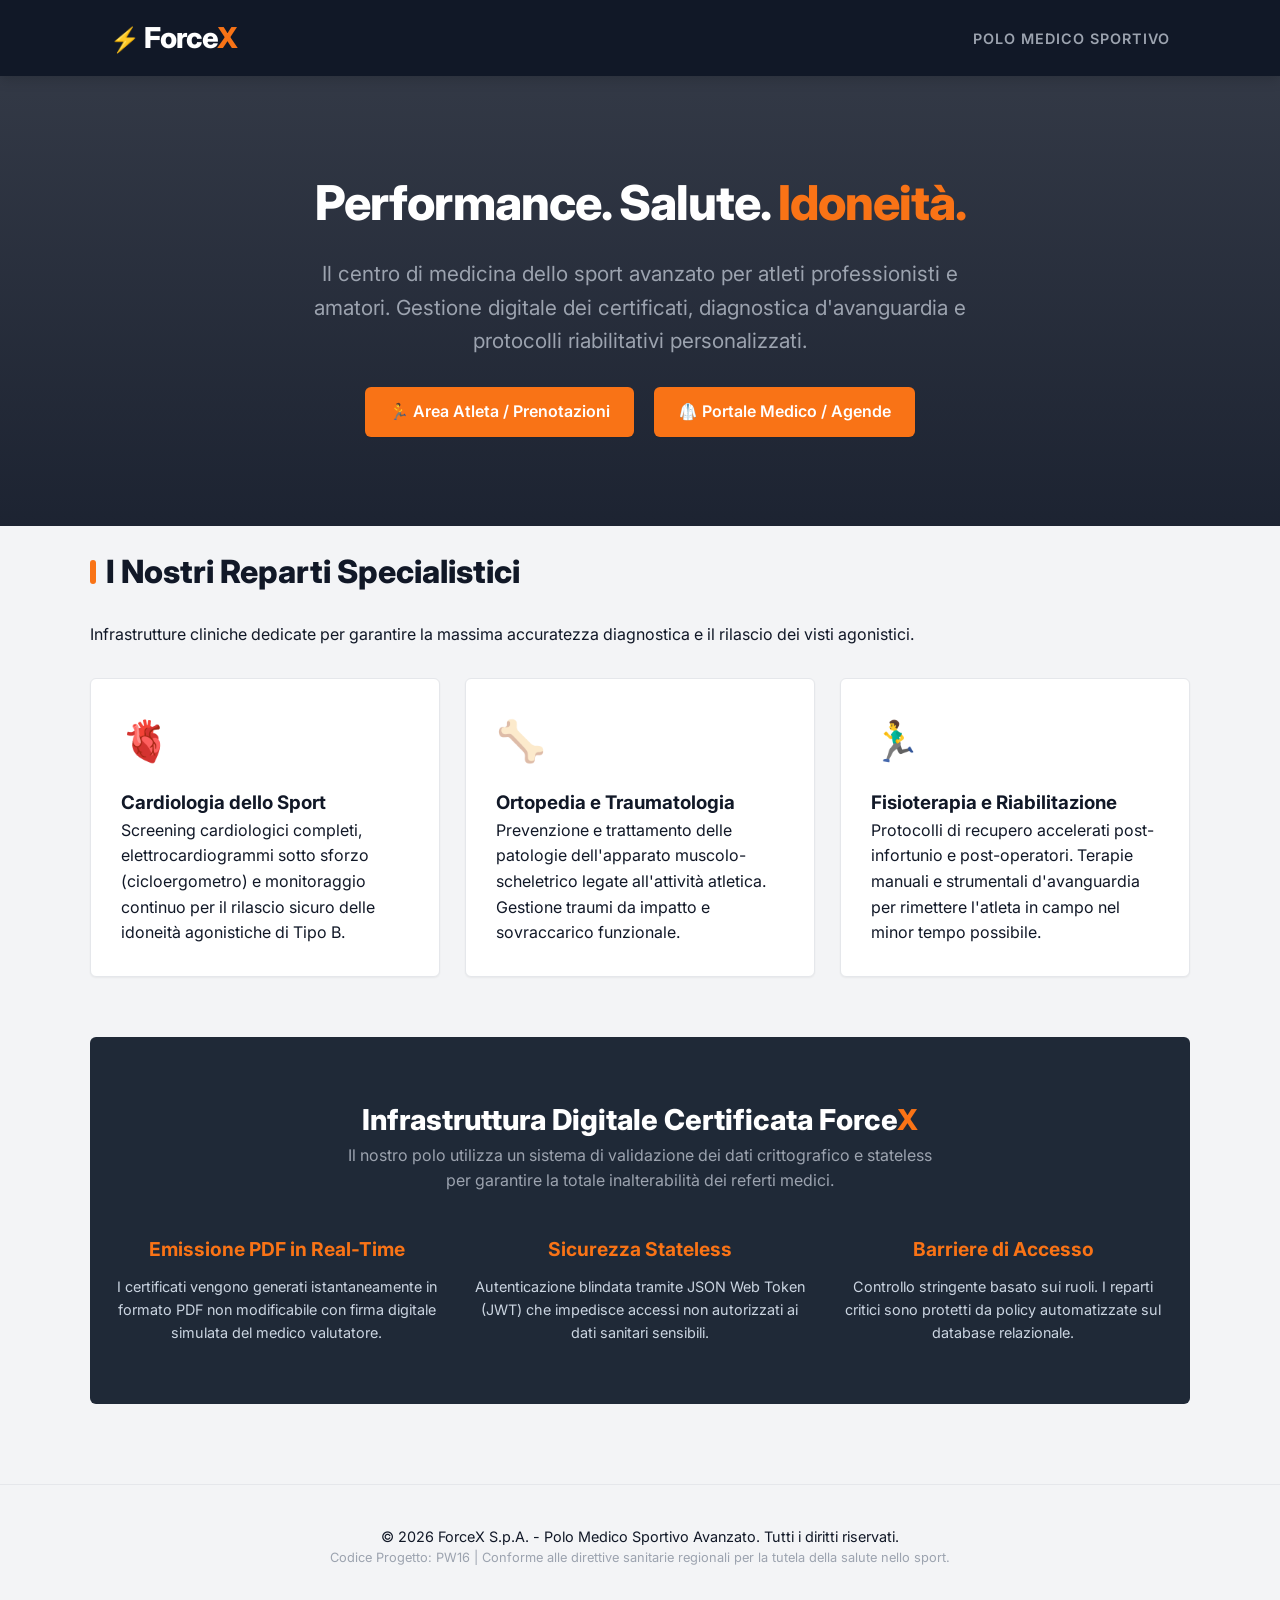
==== frontend/index.html @ d14da96e "Initial commit: fase di test del progetto" ====
<!DOCTYPE html>
<html lang="it">
<head>
    <meta charset="UTF-8">
    <meta name="viewport" content="width=device-width, initial-scale=1.0">
    <title>ForceX | Polo Medico Sportivo Avanzato</title>
    <link rel="stylesheet" href="style.css">
    <style>
        .hero-landing {
            height: 450px;
            background-image: linear-gradient(to bottom, rgba(17, 24, 39, 0.85), rgba(17, 24, 39, 0.95)), 
                              url('https://images.unsplash.com/photo-1517838277536-f5f99be501cd?auto=format&fit=crop&w=1200&q=80');
            background-size: cover;
            background-position: center;
            display: flex;
            align-items: center;
            justify-content: center;
            text-align: center;
            color: var(--fx-white);
            padding: 0 20px;
        }
        .hero-content h1 {
            font-size: 3rem;
            font-weight: 800;
            letter-spacing: -1px;
            margin-bottom: 15px;
        }
        .hero-content h1 span {
            color: var(--fx-orange);
        }
        .cta-group {
            display: flex;
            gap: 20px;
            justify-content: center;
            margin-top: 30px;
        }
        .services-grid {
            display: grid;
            grid-template-columns: repeat(auto-fit, minmax(300px, 1fr));
            gap: 25px;
            margin-top: 30px;
        }
        .service-card {
            background: var(--fx-white);
            border: 1px solid #e5e7eb;
            padding: 30px;
            border-radius: var(--border-radius);
            box-shadow: var(--shadow-sm);
            transition: transform 0.2s, box-shadow 0.2s;
        }
        .service-card:hover {
            transform: translateY(-5px);
            box-shadow: var(--shadow-md);
            border-color: var(--fx-orange);
        }
        .service-icon {
            font-size: 2.5rem;
            margin-bottom: 15px;
            display: inline-block;
        }
        .features-section {
            background-color: var(--fx-dark);
            color: var(--fx-white);
            padding: 60px 20px;
            margin-top: 60px;
            border-radius: var(--border-radius);
        }
        .features-grid {
            display: grid;
            grid-template-columns: repeat(auto-fit, minmax(220px, 1fr));
            gap: 30px;
            text-align: center;
            margin-top: 40px;
        }
        .feature-item h4 {
            color: var(--fx-orange);
            font-size: 1.2rem;
            margin-bottom: 10px;
        }
        footer {
            text-align: center;
            padding: 40px 20px;
            color: var(--text-muted);
            font-size: 0.9rem;
            border-top: 1px solid #e5e7eb;
            margin-top: 60px;
        }
    </style>
</head>
<body>

    <header class="forcex-header">
        <div class="nav-container">
            <div class="brand-logo">
                <span class="brand-icon">⚡</span> Force<span class="brand-highlight">X</span>
            </div>
            <div class="brand-subtitle">Polo Medico Sportivo</div>
        </div>
    </header>

    <section class="hero-landing">
        <div class="hero-content">
            <h1>Performance. Salute. <span>Idoneità.</span></h1>
            <p style="font-size: 1.3rem; color: #9ca3af; max-width: 700px; margin: 0 auto;">
                Il centro di medicina dello sport avanzato per atleti professionisti e amatori. Gestione digitale dei certificati, diagnostica d'avanguardia e protocolli riabilitativi personalizzati.
            </p>
            
            <div class="cta-group">
                <a href="login.html" class="btn" style="text-decoration: none; background-color: var(--fx-orange);">
                    🏃 Area Atleta / Prenotazioni
                </a>
                <a href="login_medico.html" class="btn btn-secondary" style="text-decoration: none;">
                    🥼 Portale Medico / Agende
                </a>
            </div>
        </div>
    </section>

    <main class="container" style="box-shadow: none; background: transparent; padding: 20px 0;">
        <h2 style="font-size: 2rem;">I Nostri Reparti Specialistici</h2>
        <p>Infrastrutture cliniche dedicate per garantire la massima accuratezza diagnostica e il rilascio dei visti agonistici.</p>
        
        <div class="services-grid">
            <div class="service-card">
                <span class="service-icon">🫀</span>
                <h3>Cardiologia dello Sport</h3>
                <p>Screening cardiologici completi, elettrocardiogrammi sotto sforzo (cicloergometro) e monitoraggio continuo per il rilascio sicuro delle idoneità agonistiche di Tipo B.</p>
            </div>

            <div class="service-card">
                <span class="service-icon">🦴</span>
                <h3>Ortopedia e Traumatologia</h3>
                <p>Prevenzione e trattamento delle patologie dell'apparato muscolo-scheletrico legate all'attività atletica. Gestione traumi da impatto e sovraccarico funzionale.</p>
            </div>

            <div class="service-card">
                <span class="service-icon">🏃‍♂️</span>
                <h3>Fisioterapia e Riabilitazione</h3>
                <p>Protocolli di recupero accelerati post-infortunio e post-operatori. Terapie manuali e strumentali d'avanguardia per rimettere l'atleta in campo nel minor tempo possibile.</p>
            </div>
        </div>

        <section class="features-section">
            <h3 style="color: var(--fx-white); text-align: center; font-size: 1.8rem; font-weight: 800;">
                Infrastruttura Digitale Certificata Force<span style="color: var(--fx-orange);">X</span>
            </h3>
            <p style="text-align: center; color: #9ca3af; max-width: 600px; margin: 0 auto 30px auto;">
                Il nostro polo utilizza un sistema di validazione dei dati crittografico e stateless per garantire la totale inalterabilità dei referti medici.
            </p>
            
            <div class="features-grid">
                <div class="feature-item">
                    <h4>Emissione PDF in Real-Time</h4>
                    <p style="color: #cbd5e1; font-size: 0.9rem;">I certificati vengono generati istantaneamente in formato PDF non modificabile con firma digitale simulata del medico valutatore.</p>
                </div>
                <div class="feature-item">
                    <h4>Sicurezza Stateless</h4>
                    <p style="color: #cbd5e1; font-size: 0.9rem;">Autenticazione blindata tramite JSON Web Token (JWT) che impedisce accessi non autorizzati ai dati sanitari sensibili.</p>
                </div>
                <div class="feature-item">
                    <h4>Barriere di Accesso</h4>
                    <p style="color: #cbd5e1; font-size: 0.9rem;">Controllo stringente basato sui ruoli. I reparti critici sono protetti da policy automatizzate sul database relazionale.</p>
                </div>
            </div>
        </section>
    </main>

    <footer>
        <p>&copy; 2026 ForceX S.p.A. - Polo Medico Sportivo Avanzato. Tutti i diritti riservati.</p>
        <p style="font-size: 0.8rem; color: #9ca3af;">Codice Progetto: PW16 | Conforme alle direttive sanitarie regionali per la tutela della salute nello sport.</p>
    </footer>

</body>
</html>
---- frontend/style.css ----
/* ========================================================================
   THEME STYLESHEET - FORCEX POLO MEDICO SPORTIVO
   ======================================================================== */

@import url('https://fonts.googleapis.com/css2?family=Inter:wght@400;600;800&display=swap');

:root {
    --fx-black: #111827;           /* Sfondo scuro e testi principali */
    --fx-dark: #1f2937;            /* Elementi UI scuri */
    --fx-orange: #f97316;          /* Accento sportivo ForceX */
    --fx-orange-hover: #ea580c;    
    --fx-steel: #f3f4f6;           /* Sfondo pagina */
    --fx-white: #ffffff;
    --fx-green: #10b981;           /* Idoneo / Successo */
    --fx-red: #ef4444;             /* Non idoneo / Errore / Annullato */
    --border-radius: 6px;
    --shadow-sm: 0 1px 2px 0 rgb(0 0 0 / 0.05);
    --shadow-md: 0 4px 6px -1px rgb(0 0 0 / 0.1), 0 2px 4px -2px rgb(0 0 0 / 0.1);
}

* {
    box-sizing: border-box;
    margin: 0;
    padding: 0;
    font-family: 'Inter', sans-serif;
}

body {
    background-color: var(--fx-steel);
    color: var(--fx-black);
    line-height: 1.6;
}

/* --- NAV BAR E BRANDING --- */
.forcex-header {
    background-color: var(--fx-black);
    color: var(--fx-white);
    padding: 15px 0;
    box-shadow: 0 4px 12px rgba(0,0,0,0.15);
    position: sticky;
    top: 0;
    z-index: 100;
}

.nav-container {
    max-width: 1100px;
    margin: 0 auto;
    padding: 0 20px;
    display: flex;
    justify-content: space-between;
    align-items: center;
}

.brand-logo {
    font-size: 1.8rem;
    font-weight: 800;
    letter-spacing: -1px;
}

.brand-highlight {
    color: var(--fx-orange);
}

.brand-icon {
    font-size: 1.5rem;
    color: var(--fx-orange);
}

.brand-subtitle {
    font-size: 0.9rem;
    color: #9ca3af;
    font-weight: 600;
    text-transform: uppercase;
    letter-spacing: 1px;
}

/* --- HERO BANNER (L'Immagine Sportiva) --- */
.hero-banner {
    width: 100%;
    height: 220px;
    background-image: url('https://images.unsplash.com/photo-1571019614242-c5c5dee9f50b?auto=format&fit=crop&w=1600&q=80');
    background-size: cover;
    background-position: center 30%;
    position: relative;
    margin-bottom: 40px;
}

.hero-overlay {
    position: absolute;
    top: 0; left: 0; right: 0; bottom: 0;
    background: linear-gradient(to right, rgba(17, 24, 39, 0.9) 0%, rgba(17, 24, 39, 0.4) 100%);
    display: flex;
    flex-direction: column;
    justify-content: center;
    padding: 0 10%;
    color: var(--fx-white);
}

.hero-overlay h1 {
    font-size: 2.2rem;
    font-weight: 800;
    margin-bottom: 5px;
    text-shadow: 2px 2px 4px rgba(0,0,0,0.5);
}

.hero-overlay p {
    font-size: 1.1rem;
    color: #d1d5db;
}

/* --- CONTAINER PRINCIPALE --- */
.container {
    max-width: 1100px;
    margin: 0 auto 60px auto;
    background: var(--fx-white);
    padding: 40px;
    border-radius: var(--border-radius);
    box-shadow: var(--shadow-md);
}

h2 {
    color: var(--fx-black);
    font-size: 1.6rem;
    font-weight: 800;
    margin-bottom: 25px;
    display: flex;
    align-items: center;
    gap: 10px;
}

h2::before {
    content: '';
    display: block;
    width: 6px;
    height: 24px;
    background-color: var(--fx-orange);
    border-radius: 3px;
}

/* --- INPUT E SELECT CHIRURGICI --- */
label {
    display: block;
    font-weight: 600;
    font-size: 0.85rem;
    margin-bottom: 6px;
    color: var(--fx-dark);
    text-transform: uppercase;
    letter-spacing: 0.5px;
}

input, select, textarea {
    width: 100%;
    padding: 12px 15px;
    border: 1px solid #d1d5db;
    border-radius: var(--border-radius);
    background-color: #f9fafb;
    color: var(--fx-black);
    font-size: 1rem;
    transition: all 0.2s;
    margin-bottom: 20px;
}

input:focus, select:focus, textarea:focus {
    outline: none;
    border-color: var(--fx-orange);
    background-color: var(--fx-white);
    box-shadow: 0 0 0 3px rgba(249, 115, 22, 0.15);
}

/* --- BUTTONS "USER FRIENDLY" --- */
button, .btn {
    display: inline-flex;
    align-items: center;
    justify-content: center;
    gap: 8px;
    background-color: var(--fx-orange);
    color: var(--fx-white);
    border: none;
    padding: 12px 24px;
    font-size: 1rem;
    font-weight: 600;
    border-radius: var(--border-radius);
    cursor: pointer;
    transition: background-color 0.2s, transform 0.1s;
    box-shadow: var(--shadow-sm);
}

button:hover, .btn:hover {
    background-color: var(--fx-orange-hover);
    transform: translateY(-1px);
}

button:active {
    transform: translateY(1px);
}

button.btn-secondary {
    background-color: var(--fx-dark);
}

button.btn-secondary:hover {
    background-color: var(--fx-black);
}

/* Bottone di logout (più discreto) */
button[onclick="eseguiLogout()"] {
    background-color: #f3f4f6;
    color: var(--fx-red);
    border: 1px solid #d1d5db;
    box-shadow: none;
}
button[onclick="eseguiLogout()"]:hover {
    background-color: #fee2e2;
    border-color: #f87171;
}

/* --- LISTE E CARD (AGENDA E PRENOTAZIONI) --- */
ul { list-style: none; }

.agenda-item, .booking-card, li {
    background: var(--fx-white);
    border: 1px solid #e5e7eb;
    padding: 20px;
    margin-bottom: 15px;
    border-radius: var(--border-radius);
    box-shadow: var(--shadow-sm);
    display: flex;
    justify-content: space-between;
    align-items: center;
    transition: transform 0.2s, box-shadow 0.2s;
}

li:hover {
    box-shadow: var(--shadow-md);
    border-color: #d1d5db;
}

/* Badge di stato clinico */
.status-badge {
    padding: 4px 10px;
    border-radius: 20px;
    font-size: 0.8rem;
    font-weight: 800;
    text-transform: uppercase;
    letter-spacing: 0.5px;
}

.status-active { background-color: #dbeafe; color: #1e40af; }
.status-completed { background-color: #d1fae5; color: #065f46; }
.status-cancelled { background-color: #fee2e2; color: #991b1b; }

/* Alert Box */
#alert-box {
    padding: 15px 20px;
    border-radius: var(--border-radius);
    margin-bottom: 25px;
    font-weight: 600;
    border-left: 4px solid transparent;
}
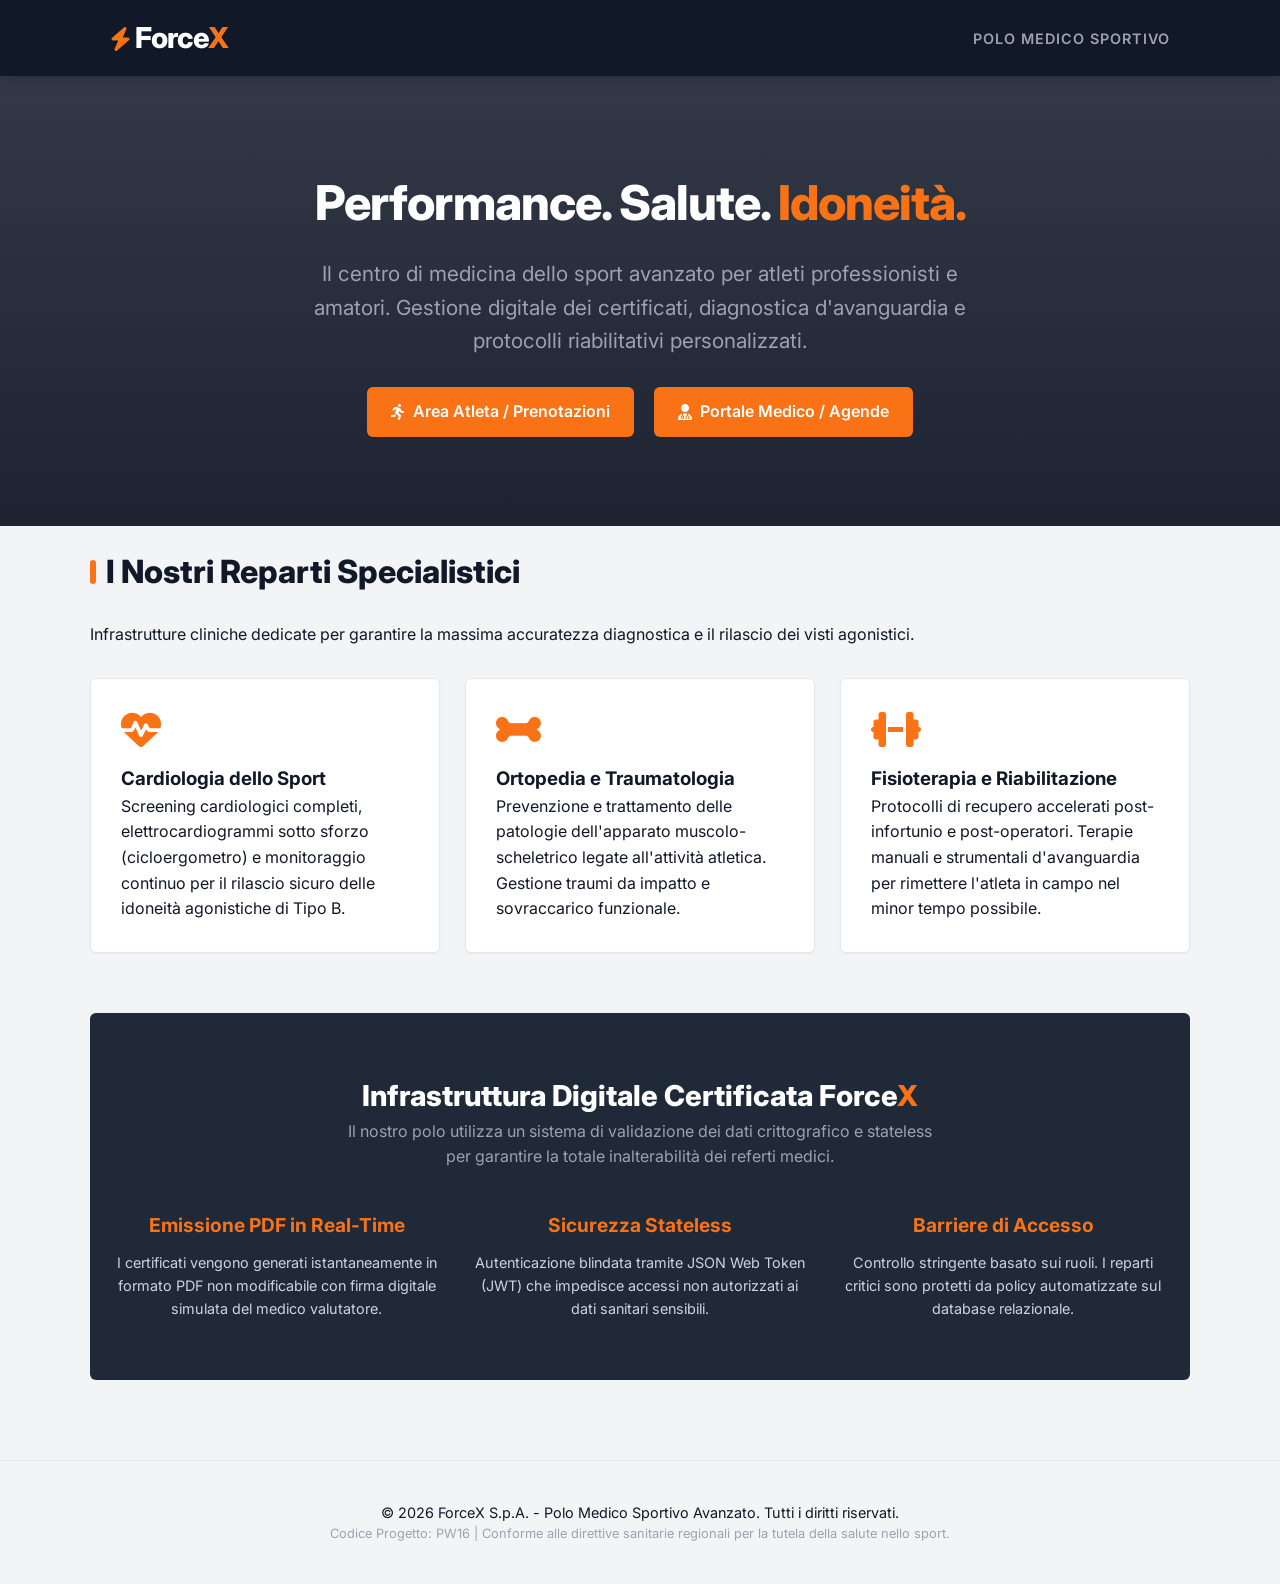
==== commit 6bbb2920: "aggiornamento index" ====
--- a/frontend/index.html
+++ b/frontend/index.html
@@ -4,6 +4,8 @@
     <meta charset="UTF-8">
     <meta name="viewport" content="width=device-width, initial-scale=1.0">
     <title>ForceX | Polo Medico Sportivo Avanzato</title>
+    <!-- Importazione CDN FontAwesome per icone vettoriali professionali -->
+    <link rel="stylesheet" href="https://cdnjs.cloudflare.com/ajax/libs/font-awesome/6.4.0/css/all.min.css">
     <link rel="stylesheet" href="style.css">
     <style>
         .hero-landing {
@@ -57,6 +59,7 @@
             font-size: 2.5rem;
             margin-bottom: 15px;
             display: inline-block;
+            color: var(--fx-orange); /* Colore icona uniformato al brand */
         }
         .features-section {
             background-color: var(--fx-dark);
@@ -92,7 +95,7 @@
     <header class="forcex-header">
         <div class="nav-container">
             <div class="brand-logo">
-                <span class="brand-icon">⚡</span> Force<span class="brand-highlight">X</span>
+                <i class="fa-solid fa-bolt brand-icon" style="color: var(--fx-orange);"></i> Force<span class="brand-highlight">X</span>
             </div>
             <div class="brand-subtitle">Polo Medico Sportivo</div>
         </div>
@@ -107,10 +110,10 @@
             
             <div class="cta-group">
                 <a href="login.html" class="btn" style="text-decoration: none; background-color: var(--fx-orange);">
-                    🏃 Area Atleta / Prenotazioni
+                    <i class="fa-solid fa-person-running"></i> Area Atleta / Prenotazioni
                 </a>
                 <a href="login_medico.html" class="btn btn-secondary" style="text-decoration: none;">
-                    🥼 Portale Medico / Agende
+                    <i class="fa-solid fa-user-doctor"></i> Portale Medico / Agende
                 </a>
             </div>
         </div>
@@ -122,19 +125,19 @@
         
         <div class="services-grid">
             <div class="service-card">
-                <span class="service-icon">🫀</span>
+                <i class="fa-solid fa-heart-pulse service-icon"></i>
                 <h3>Cardiologia dello Sport</h3>
                 <p>Screening cardiologici completi, elettrocardiogrammi sotto sforzo (cicloergometro) e monitoraggio continuo per il rilascio sicuro delle idoneità agonistiche di Tipo B.</p>
             </div>
 
             <div class="service-card">
-                <span class="service-icon">🦴</span>
+                <i class="fa-solid fa-bone service-icon"></i>
                 <h3>Ortopedia e Traumatologia</h3>
                 <p>Prevenzione e trattamento delle patologie dell'apparato muscolo-scheletrico legate all'attività atletica. Gestione traumi da impatto e sovraccarico funzionale.</p>
             </div>
 
             <div class="service-card">
-                <span class="service-icon">🏃‍♂️</span>
+                <i class="fa-solid fa-dumbbell service-icon"></i>
                 <h3>Fisioterapia e Riabilitazione</h3>
                 <p>Protocolli di recupero accelerati post-infortunio e post-operatori. Terapie manuali e strumentali d'avanguardia per rimettere l'atleta in campo nel minor tempo possibile.</p>
             </div>
